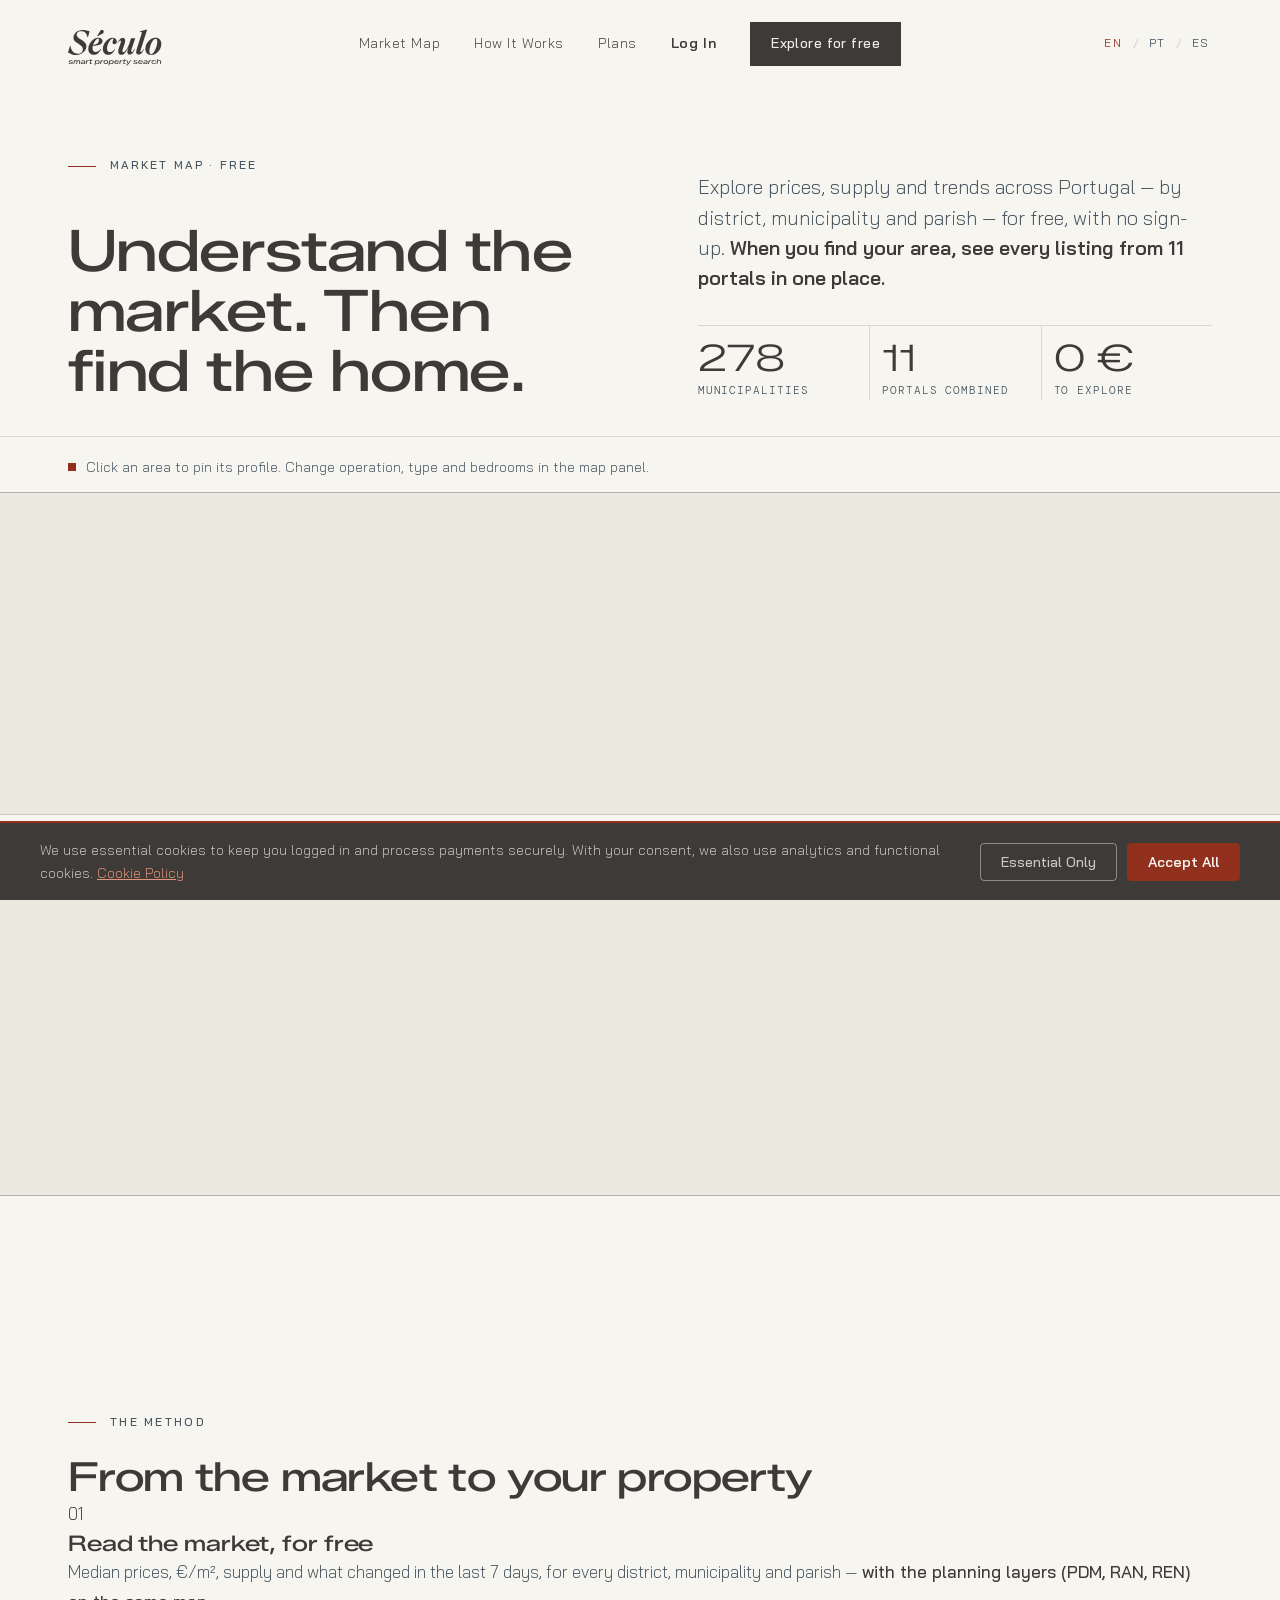
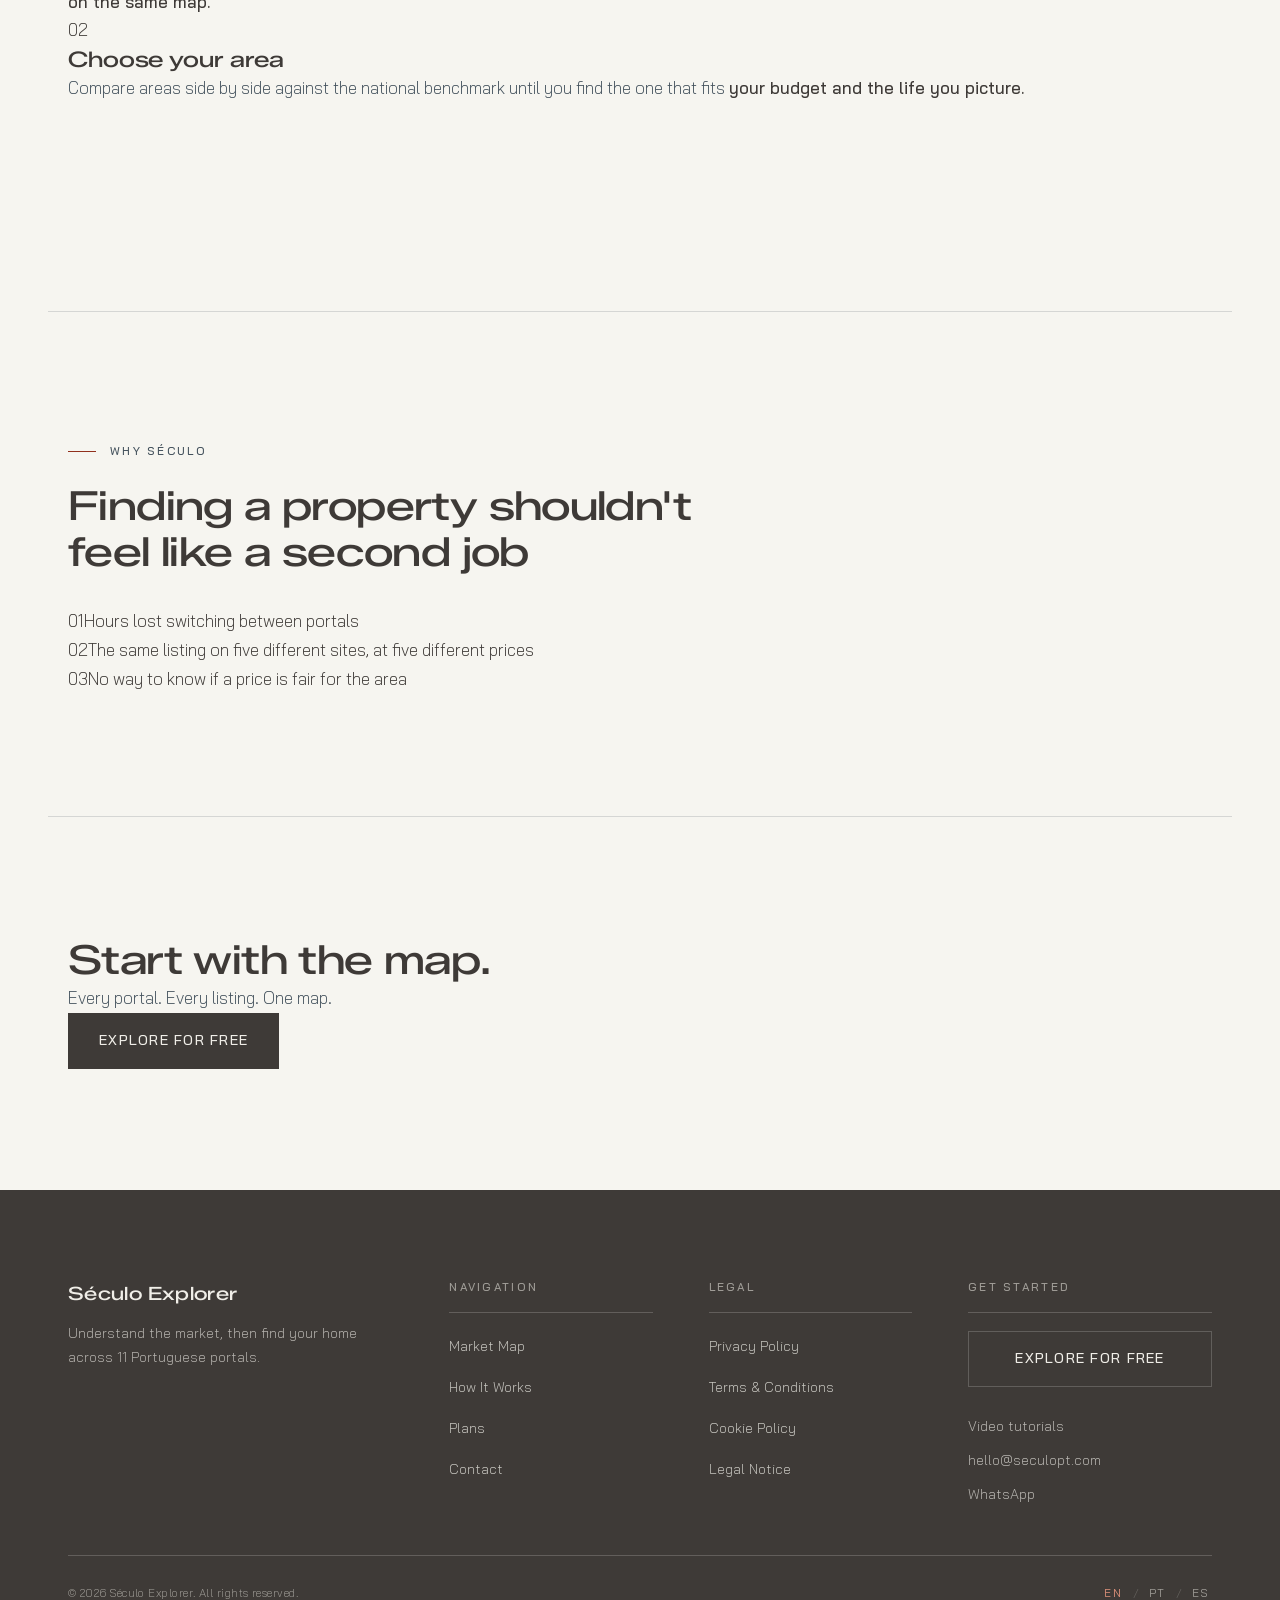
==== novo/index.html @ 16a8a078 "feat(novo): portada de prueba con Luneta dentro (paso 1, sin pago) seculopt.com/novo/ — noindex y si" ====
<!DOCTYPE html>
<html lang="en">
<head>
  <meta charset="UTF-8" />
  <meta name="viewport" content="width=device-width, initial-scale=1.0" />
  <!-- Página de PRUEBA del rediseño (20-nov-2026): Luneta dentro de Século como onboarding
       gratuito. No sustituye a la portada; no se indexa ni se enlaza desde el sitio. -->
  <meta name="robots" content="noindex, nofollow" />
  <title>Século Explorer — Market Map</title>
  <link rel="icon" href="/favicon.ico?v=2" sizes="32x32" />
  <link rel="icon" href="/favicon.svg?v=2" type="image/svg+xml" />
  <link rel="apple-touch-icon" href="/apple-touch-icon.png?v=2" />
  <script>document.documentElement.classList.add('js');</script>

  <link rel="preconnect" href="https://fonts.googleapis.com" />
  <link rel="preconnect" href="https://fonts.gstatic.com" crossorigin />
  <link href="https://fonts.googleapis.com/css2?family=Bai+Jamjuree:wght@200;300;400;500;600;700&family=Zalando+Sans+Expanded:wght@400;500;600;700&family=DM+Mono&display=swap" rel="stylesheet" />

  <link rel="stylesheet" href="/css/style.css" />
  <link rel="stylesheet" href="/css/nav.css" />
  <link rel="stylesheet" href="/css/animations.css" />
  <link rel="stylesheet" href="/novo/novo.css" />
</head>
<body>

  <!-- ══════════════ NAVIGATION ══════════════ -->
  <nav class="site-nav" id="site-nav">
    <div class="nav-inner">
      <a href="/novo/" class="nav-logo" aria-label="Século Explorer — Home">
        <img src="/assets/logo.svg" alt="Século Explorer" />
      </a>
      <ul class="nav-links">
        <li><a href="#mapa" data-en="Market Map" data-pt="Mapa do Mercado" data-es="Mapa del Mercado">Market Map</a></li>
        <li><a href="#como" data-en="How It Works" data-pt="Como Funciona" data-es="Cómo Funciona">How It Works</a></li>
        <li><a href="/products.html" data-en="Plans" data-pt="Planos" data-es="Planes">Plans</a></li>
        <li><a href="/login.html" class="nav-login" data-en="Log In" data-pt="Entrar" data-es="Entrar">Log In</a></li>
        <li><a href="#mapa" class="btn btn-primary" data-en="Explore for free" data-pt="Explorar grátis" data-es="Explorar gratis">Explore for free</a></li>
      </ul>
      <div class="lang-toggle">
        <button class="lang-btn active" data-lang="en">EN</button><span>/</span>
        <button class="lang-btn" data-lang="pt">PT</button><span>/</span>
        <button class="lang-btn" data-lang="es">ES</button>
      </div>
      <button class="nav-toggle" aria-label="Menu" aria-expanded="false"><span></span><span></span><span></span></button>
    </div>
  </nav>


  <!-- ══════════════ A — HERO (corto: el protagonista es el mapa) ══════════════ -->
  <header class="nv-hero">
    <div class="container nv-hero__grid">
      <div>
        <span class="section-label" data-en="Market Map · free" data-pt="Mapa do Mercado · grátis" data-es="Mapa del Mercado · gratis">Market Map · free</span>
        <h1 class="nv-hero__title"
          data-en="Understand the market. Then find the home."
          data-pt="Perceba o mercado. Depois, encontre a casa."
          data-es="Entiende el mercado. Después, encuentra la casa.">Understand the market. Then find the home.</h1>
      </div>
      <div class="nv-hero__side">
        <p class="nv-hero__sub"
          data-en="Explore prices, supply and trends across Portugal — by district, municipality and parish — for free, with no sign-up. <strong>When you find your area, see every listing from 11 portals in one place.</strong>"
          data-pt="Explore preços, oferta e tendências de todo o Portugal — por distrito, concelho e freguesia — grátis e sem registo. <strong>Quando encontrar a sua zona, veja todos os imóveis de 11 portais num só lugar.</strong>"
          data-es="Explora precios, oferta y tendencias de todo Portugal — por distrito, municipio y parroquia — gratis y sin registro. <strong>Cuando encuentres tu zona, ve todos los inmuebles de 11 portales en un solo lugar.</strong>">Explore prices, supply and trends across Portugal — by district, municipality and parish — for free, with no sign-up. <strong>When you find your area, see every listing from 11 portals in one place.</strong></p>
        <div class="nv-stats">
          <div><span class="nv-stats__n">278</span><span class="nv-stats__l" data-en="municipalities" data-pt="concelhos" data-es="municipios">municipalities</span></div>
          <div><span class="nv-stats__n">11</span><span class="nv-stats__l" data-en="portals combined" data-pt="portais reunidos" data-es="portales reunidos">portals combined</span></div>
          <div><span class="nv-stats__n">0 €</span><span class="nv-stats__l" data-en="to explore" data-pt="para explorar" data-es="para explorar">to explore</span></div>
        </div>
      </div>
    </div>
  </header>


  <!-- ══════════════ B — LUNETA (el mapa, dentro de Século) ══════════════ -->
  <section class="nv-mapa" id="mapa" aria-label="Market map">
    <div class="container nv-mapa__head">
      <p class="nv-mapa__hint">
        <span class="nv-dot" aria-hidden="true"></span>
        <span data-en="Click an area to pin its profile. Change operation, type and bedrooms in the map panel."
              data-pt="Clique numa zona para fixar a ficha. Mude a operação, o tipo e a tipologia no painel do mapa."
              data-es="Haz clic en una zona para fijar su ficha. Cambia operación, tipo y tipología en el panel del mapa.">Click an area to pin its profile. Change operation, type and bedrooms in the map panel.</span>
      </p>
    </div>
    <div class="nv-mapa__frame">
      <iframe id="lunetaFrame" src="https://luneta.seculopt.com/?embed=seculo" title="Luneta — Mapa do Mercado" loading="eager" allow="fullscreen"></iframe>
    </div>

    <!-- Barra de la zona elegida: el puente Luneta → Século -->
    <div class="nv-zona" id="zonaBar" aria-live="polite">
      <div class="container nv-zona__inner">
        <div class="nv-zona__txt">
          <span class="nv-zona__label" data-en="Your area" data-pt="A sua zona" data-es="Tu zona">Your area</span>
          <span class="nv-zona__nome" id="zonaNome"
                data-en="Pick an area on the map" data-pt="Escolha uma zona no mapa" data-es="Elige una zona en el mapa">Pick an area on the map</span>
          <span class="nv-zona__meta" id="zonaMeta"></span>
        </div>
        <a class="btn btn-primary nv-zona__btn is-off" id="zonaBtn" href="#mapa" aria-disabled="true"
           data-en="See listings in this area" data-pt="Ver imóveis nesta zona" data-es="Ver inmuebles en esta zona">See listings in this area</a>
      </div>
    </div>
  </section>


  <!-- ══════════════ C — COMO FUNCIONA (el recorrido nuevo) ══════════════ -->
  <section class="section steps-section" id="como">
    <div class="container">
      <div class="steps-header animate-on-scroll">
        <span class="section-label" data-en="The Method" data-pt="O Método" data-es="El Método">The Method</span>
        <h2 data-en="From the market to your property" data-pt="Do mercado ao seu imóvel" data-es="Del mercado a tu inmueble">From the market to your property</h2>
      </div>
      <ol class="steps-list">
        <li class="step-item animate-on-scroll">
          <span class="step-number">01</span>
          <div class="step-body">
            <h3 data-en="Read the market, for free" data-pt="Leia o mercado, grátis" data-es="Lee el mercado, gratis">Read the market, for free</h3>
            <p data-en="Median prices, €/m², supply and what changed in the last 7 days, for every district, municipality and parish — <strong>with the planning layers (PDM, RAN, REN) on the same map.</strong>"
               data-pt="Preços medianos, €/m², oferta e o que mudou nos últimos 7 dias, em cada distrito, concelho e freguesia — <strong>com as camadas de ordenamento (PDM, RAN, REN) no mesmo mapa.</strong>"
               data-es="Precios medianos, €/m², oferta y lo que cambió en los últimos 7 días, en cada distrito, municipio y parroquia — <strong>con las capas de ordenamiento (PDM, RAN, REN) en el mismo mapa.</strong>">Median prices, €/m², supply and what changed in the last 7 days, for every district, municipality and parish — <strong>with the planning layers (PDM, RAN, REN) on the same map.</strong></p>
          </div>
        </li>
        <li class="step-item animate-on-scroll" style="--i: 1">
          <span class="step-number">02</span>
          <div class="step-body">
            <h3 data-en="Choose your area" data-pt="Escolha a sua zona" data-es="Elige tu zona">Choose your area</h3>
            <p data-en="Compare areas side by side against the national benchmark until you find the one that fits <strong>your budget and the life you picture.</strong>"
               data-pt="Compare zonas lado a lado com a referência nacional até encontrar a que encaixa <strong>no seu orçamento e na vida que imagina.</strong>"
               data-es="Compara zonas lado a lado con la referencia nacional hasta encontrar la que encaja <strong>con tu presupuesto y la vida que imaginas.</strong>">Compare areas side by side against the national benchmark until you find the one that fits <strong>your budget and the life you picture.</strong></p>
          </div>
        </li>
        <li class="step-item animate-on-scroll" style="--i: 2">
          <span class="step-number">03</span>
          <div class="step-body">
            <h3 data-en="See every listing in that area" data-pt="Veja todos os imóveis dessa zona" data-es="Ve todos los inmuebles de esa zona">See every listing in that area</h3>
            <p data-en="One click takes you from the map to Século Explorer with your filters already set: <strong>every portal, without duplicates, scored and pinned on a map.</strong>"
               data-pt="Um clique leva-o do mapa ao Século Explorer com os filtros já definidos: <strong>todos os portais, sem duplicados, classificados e fixados num mapa.</strong>"
               data-es="Un clic te lleva del mapa a Século Explorer con los filtros ya puestos: <strong>todos los portales, sin duplicados, puntuados y marcados en un mapa.</strong>">One click takes you from the map to Século Explorer with your filters already set: <strong>every portal, without duplicates, scored and pinned on a map.</strong></p>
          </div>
        </li>
      </ol>
    </div>
  </section>


  <!-- ══════════════ D — PORQUÊ (el problema, condensado) ══════════════ -->
  <section class="section problem-section">
    <div class="container">
      <div class="nv-why animate-on-scroll">
        <span class="section-label" data-en="Why Século" data-pt="Porquê o Século" data-es="Por qué Século">Why Século</span>
        <h2 data-en="Finding a property shouldn't feel like a second job"
            data-pt="Procurar propriedade não deve ser um segundo trabalho"
            data-es="Buscar una propiedad no debería sentirse como un segundo trabajo">Finding a property shouldn't feel like a second job</h2>
        <ul class="ruled-list">
          <li><span class="ruled-list__index">01</span><span data-en="Hours lost switching between portals" data-pt="Horas perdidas a alternar entre portais" data-es="Horas perdidas cambiando entre portales">Hours lost switching between portals</span></li>
          <li><span class="ruled-list__index">02</span><span data-en="The same listing on five different sites, at five different prices" data-pt="O mesmo anúncio em cinco portais diferentes, a cinco preços diferentes" data-es="El mismo anuncio en cinco sitios diferentes, a cinco precios diferentes">The same listing on five different sites, at five different prices</span></li>
          <li><span class="ruled-list__index">03</span><span data-en="No way to know if a price is fair for the area" data-pt="Sem forma de saber se um preço é justo para a zona" data-es="Sin forma de saber si un precio es justo para la zona">No way to know if a price is fair for the area</span></li>
        </ul>
      </div>
    </div>
  </section>


  <!-- ══════════════ E — CTA FINAL ══════════════ -->
  <section class="section cta-section">
    <div class="container">
      <div class="cta-block animate-on-scroll">
        <h2 class="cta-heading" data-en="Start with the map." data-pt="Comece pelo mapa." data-es="Empieza por el mapa.">Start with the map.</h2>
        <p class="cta-sub" data-en="Every portal. Every listing. One map." data-pt="Cada portal. Cada anúncio. Um mapa." data-es="Cada portal. Cada anuncio. Un mapa.">Every portal. Every listing. One map.</p>
        <a href="#mapa" class="btn btn-primary cta-btn" data-en="Explore for free" data-pt="Explorar grátis" data-es="Explorar gratis">Explore for free</a>
      </div>
    </div>
  </section>


  <!-- ══════════════ FOOTER ══════════════ -->
  <footer class="site-footer">
    <div class="container">
      <div class="footer-grid">
        <div class="footer-brand">
          <span class="footer-logo">Século Explorer</span>
          <p class="footer-tagline" data-en="Understand the market, then find your home across 11 Portuguese portals." data-pt="Perceba o mercado e encontre a sua casa em 11 portais portugueses." data-es="Entiende el mercado y encuentra tu hogar en 11 portales portugueses.">Understand the market, then find your home across 11 Portuguese portals.</p>
        </div>
        <div>
          <p class="footer-heading" data-en="Navigation" data-pt="Navegação" data-es="Navegación">Navigation</p>
          <ul class="footer-links">
            <li><a href="#mapa" data-en="Market Map" data-pt="Mapa do Mercado" data-es="Mapa del Mercado">Market Map</a></li>
            <li><a href="#como" data-en="How It Works" data-pt="Como Funciona" data-es="Cómo Funciona">How It Works</a></li>
            <li><a href="/products.html" data-en="Plans" data-pt="Planos" data-es="Planes">Plans</a></li>
            <li><a href="/contact.html" data-en="Contact" data-pt="Contacto" data-es="Contacto">Contact</a></li>
          </ul>
        </div>
        <div>
          <p class="footer-heading" data-en="Legal" data-pt="Legal" data-es="Legal">Legal</p>
          <ul class="footer-links">
            <li><a href="/privacy-policy.html" data-en="Privacy Policy" data-pt="Política de Privacidade" data-es="Política de Privacidad">Privacy Policy</a></li>
            <li><a href="/terms.html" data-en="Terms &amp; Conditions" data-pt="Termos e Condições" data-es="Términos y Condiciones">Terms &amp; Conditions</a></li>
            <li><a href="/cookie-policy.html" data-en="Cookie Policy" data-pt="Política de Cookies" data-es="Política de Cookies">Cookie Policy</a></li>
            <li><a href="/legal-notice.html" data-en="Legal Notice" data-pt="Aviso Legal" data-es="Aviso Legal">Legal Notice</a></li>
          </ul>
        </div>
        <div class="footer-nav-col">
          <p class="footer-heading" data-en="Get Started" data-pt="Começar" data-es="Empezar">Get Started</p>
          <a href="#mapa" class="btn btn-outline" data-en="Explore for free" data-pt="Explorar grátis" data-es="Explorar gratis">Explore for free</a>
          <a href="https://www.youtube.com/@seculopt" class="footer-tutorials" target="_blank" rel="noopener" data-en="Video tutorials" data-pt="Tutoriais em vídeo" data-es="Tutoriales en vídeo">Video tutorials</a>
          <a href="mailto:hello@seculopt.com" class="footer-email">hello@seculopt.com</a>
          <a href="https://wa.me/351912102647" class="footer-whatsapp" target="_blank" rel="noopener">WhatsApp</a>
        </div>
      </div>
      <hr class="footer-divider" />
      <div class="footer-bottom">
        <span class="footer-copy" data-en="&copy; 2026 S&eacute;culo Explorer. All rights reserved." data-pt="&copy; 2026 S&eacute;culo Explorer. Todos os direitos reservados." data-es="&copy; 2026 S&eacute;culo Explorer. Todos los derechos reservados.">&copy; 2026 S&eacute;culo Explorer. All rights reserved.</span>
        <div class="footer-lang">
          <button class="lang-btn active" data-lang="en">EN</button><span>/</span>
          <button class="lang-btn" data-lang="pt">PT</button><span>/</span>
          <button class="lang-btn" data-lang="es">ES</button>
        </div>
      </div>
    </div>
  </footer>

  <script src="/js/nav.js"></script>
  <script src="/js/lang.js"></script>
  <script src="/js/cookies.js"></script>
  <script src="/novo/novo.js"></script>
</body>
</html>
---- css/style.css ----
/* ============================================================
   SÉCULO EXPLORER — Global Styles
   ------------------------------------------------------------
   Written mobile-first: every base rule is the small-screen
   case, and min-width media queries add complexity upward.
   Structure is expressed through hairline rules and space
   rather than boxes, fills and shadows.
   ============================================================ */

/* ── Google Fonts ── */
@import url('https://fonts.googleapis.com/css2?family=Bai+Jamjuree:wght@200;300;400;500;600;700&family=Zalando+Sans+Expanded:wght@400;500;600;700&family=DM+Mono&display=swap');

/* ── CSS Custom Properties ── */
:root {
  /* ── Brand palette ──
     The four canonical brand colours. Everything below maps onto these —
     change a value here and it propagates through the whole site. */
  --brand-light:      #F6F5F0;
  --brand-terracotta: #91301D;
  --brand-dark:       #3E3A37;
  --brand-grey:       #43515C;

  /* ── Surfaces ──
     There is no pure white anywhere. The page sits on one warm ground and
     sections are separated by rules and space, not by alternating fills.
     --color-raised is a barely-there shift for the rare panel that must
     detach from the page; it is deliberately only ~3% off the ground. */
  --color-bg:      var(--brand-light);
  --color-raised:  #F1EFE8;
  --color-sunken:  #EBE8E0;

  /* ── Ink ── */
  --color-primary: var(--brand-dark);
  --color-text:    var(--brand-dark);
  --color-mid:     var(--brand-grey);
  --color-accent:  var(--brand-terracotta);

  /* Grey carries the structure: rules, labels, meta, secondary type.
     Terracotta is rationed — it marks a section opening and the live
     state of a control, nothing else. */
  --rule:          rgba(67, 81, 92, 0.18);
  --rule-strong:   rgba(67, 81, 92, 0.34);
  --rule-faint:    rgba(67, 81, 92, 0.10);
  --color-divider: var(--rule);

  /* Terracotta on the dark surfaces (nav, footer) is only 1.45:1 — illegible.
     This lifted tint reaches 4.9:1 on --brand-dark, so it passes WCAG AA. */
  --color-accent-on-dark: #E2947C;
  /* Light-on-dark type: the brand light, never #FFF. */
  --color-on-dark:        #F0EEE8;
  --rule-on-dark:         rgba(240, 238, 232, 0.20);

  /* Retained so older rules referencing it stay valid — repointed off #FFF. */
  --color-white: var(--brand-light);

  /* ── Type ── */
  --font-display: 'Zalando Sans Expanded', 'Bai Jamjuree', sans-serif;
  --font-body:    'Bai Jamjuree', sans-serif;
  --font-mono:    'DM Mono', monospace;

  /* FAIRE Octave is a foundry font and is not web-licensed or self-hosted yet,
     so this currently falls back to the heading face. */
  --font-logo:    'FAIRE Octave', 'Zalando Sans Expanded', sans-serif;

  /* ── Fluid type scale ──
     clamp() means no size ever needs a breakpoint to stay readable. */
  --t-hero:   clamp(2.15rem, 1.30rem + 3.9vw, 4.30rem);
  --t-h2:     clamp(1.60rem, 1.24rem + 1.6vw, 2.55rem);
  --t-h3:     clamp(1.12rem, 1.03rem + 0.4vw, 1.38rem);
  --t-body:   clamp(0.97rem, 0.94rem + 0.16vw, 1.06rem);
  --t-lead:   clamp(1.04rem, 0.97rem + 0.36vw, 1.22rem);
  --t-small:  clamp(0.82rem, 0.80rem + 0.10vw, 0.88rem);
  --t-label:  clamp(0.66rem, 0.64rem + 0.09vw, 0.72rem);

  /* ── Space ── */
  --gutter:         clamp(20px, 5.2vw, 48px);
  --section-space:  clamp(72px, 9.5vw, 168px);
  --section-padding: var(--section-space);   /* legacy alias */
  --measure:        64ch;

  --max-width:  1240px;
  --radius:     0;          /* squared off — corners are architectural */
  --transition: 0.3s cubic-bezier(0.22, 0.61, 0.36, 1);
  --ease-out:   cubic-bezier(0.22, 0.61, 0.36, 1);
}

/* ── Reset ── */
*, *::before, *::after {
  box-sizing: border-box;
  margin: 0;
  padding: 0;
}

/* ── Prevent horizontal overflow on every page ── */
html, body {
  overflow-x: clip;
  max-width: 100%;
}

ul, ol {
  list-style: none;
}

img, svg {
  display: block;
  max-width: 100%;
}

/* ── Base ── */
html {
  scroll-behavior: smooth;
  /* Anchor jumps land below the sticky nav rather than under it. */
  scroll-padding-top: 88px;
  -webkit-text-size-adjust: 100%;
}

body {
  background: var(--color-bg);
  font-family: var(--font-body);
  font-size: var(--t-body);
  font-weight: 300;
  color: var(--color-text);
  line-height: 1.7;
  -webkit-font-smoothing: antialiased;
  -moz-osx-font-smoothing: grayscale;
}

/* ── Typography ── */
h1, h2, h3, h4, h5, h6 {
  font-family: var(--font-display);
  font-weight: 500;
  color: var(--color-primary);
  line-height: 1.14;
  letter-spacing: -0.015em;
  text-wrap: balance;
}

h1 { font-size: var(--t-hero); line-height: 1.06; }
h2 { font-size: var(--t-h2); }
h3 { font-size: var(--t-h3); line-height: 1.3; letter-spacing: -0.005em; }
h4 { font-size: 1.05rem; }

p {
  color: var(--color-mid);
  line-height: 1.75;
  text-wrap: pretty;
}

/* Bold inside body copy shifts to ink rather than shouting in weight. */
p strong, li strong {
  font-weight: 500;
  color: var(--color-primary);
}

p i, li i { font-style: italic; }

/* ── Links ── */
a {
  color: inherit;
  text-decoration: none;
}

/* ── Layout ── */
.container {
  width: 100%;
  max-width: var(--max-width);
  margin: 0 auto;
  padding: 0 var(--gutter);
}

/* Sections are separated by a hairline, not by a change of background.
   This is the core architectural move — it reads as drawn structure. */
.section {
  padding: var(--section-space) 0;
  position: relative;
}

.section + .section::before {
  content: '';
  position: absolute;
  top: 0;
  left: var(--gutter);
  right: var(--gutter);
  height: 1px;
  background: var(--rule);
}

/* Full-bleed variant — the rule runs edge to edge of the viewport. */
.section--bleed-rule::before {
  left: 0;
  right: 0;
}

/* Constrained reading measure for long-form copy. */
.measure { max-width: var(--measure); }

/* ── Eyebrow / section label ──
   Grey, not terracotta. A short terracotta rule does the accenting,
   which keeps the colour rationed and reads as a drawn mark. */
.section-label,
.eyebrow {
  /* inline-flex, not flex, so the label inherits the parent's text-align.
     Several pages centre their section headers and would otherwise get a
     left-aligned label inside a centred block. */
  display: inline-flex;
  align-items: center;
  gap: 14px;
  font-family: var(--font-body);
  font-size: var(--t-label);
  font-weight: 500;
  letter-spacing: 0.2em;
  text-transform: uppercase;
  color: var(--color-mid);
  margin-bottom: 22px;
}

.section-label::before,
.eyebrow::before {
  content: '';
  width: 28px;
  height: 1px;
  background: var(--color-accent);
  flex-shrink: 0;
}

/* Centred variants get the rule on both sides. */
.section-label--center,
.eyebrow--center {
  justify-content: center;
}

.section-label--center::after,
.eyebrow--center::after {
  content: '';
  width: 28px;
  height: 1px;
  background: var(--color-accent);
  flex-shrink: 0;
}

/* ── Rules ──
   Reusable architectural lines. */
.rule {
  border: none;
  border-top: 1px solid var(--rule);
  margin: 0;
}

.rule--faint { border-top-color: var(--rule-faint); }
.rule--accent {
  border-top: 1px solid var(--color-accent);
  width: 48px;
}

.divider {
  border: none;
  border-top: 1px solid var(--rule);
  margin: clamp(48px, 7vw, 96px) 0;
}

/* ── Buttons ──
   Squared, hairline-bordered, no shadow. The fill slides in from the
   bottom on hover rather than snapping, which suits the slower pace. */
.btn {
  display: inline-flex;
  align-items: center;
  justify-content: center;
  gap: 10px;
  position: relative;
  overflow: hidden;
  padding: 15px 30px;
  border-radius: var(--radius);
  font-family: var(--font-body);
  font-weight: 500;
  font-size: var(--t-small);
  letter-spacing: 0.09em;
  text-transform: uppercase;
  cursor: pointer;
  border: 1px solid transparent;
  transition: color var(--transition), border-color var(--transition);
  text-decoration: none;
  max-width: 100%;
  /* Shared minimum width. Buttons are sized by this rather than by their
     label, so two sitting next to each other always match no matter how
     long their text is. The nav and .btn-sm opt out. */
  min-width: 200px;
  /* Comfortable tap target on touch screens. */
  min-height: 48px;
  text-align: center;
  /* Own stacking context, so the fill below can sit at z-index -1 without
     escaping behind the page. A negative-index pseudo-element paints above
     the button's own background but below its text — no wrapper span needed. */
  isolation: isolate;
}

.btn::after {
  content: '';
  position: absolute;
  inset: 0;
  z-index: -1;
  background: var(--color-accent);
  transform: scaleY(0);
  transform-origin: bottom;
  transition: transform var(--transition);
}

.btn:hover::after,
.btn:focus-visible::after { transform: scaleY(1); }

.btn-primary {
  background: var(--color-primary);
  border-color: var(--color-primary);
  color: var(--color-on-dark);
}

.btn-primary:hover,
.btn-primary:focus-visible {
  border-color: var(--color-accent);
  /* Light, not dark — dark ink on terracotta is 1.45:1 and unreadable. */
  color: var(--brand-light);
}

.btn-outline {
  background: transparent;
  border-color: var(--rule-strong);
  color: var(--color-primary);
}

.btn-outline:hover,
.btn-outline:focus-visible {
  border-color: var(--color-accent);
  color: var(--brand-light);
}

/* Compact variant for dense placements (the legal-page nav bars). Opts out
   of the shared minimum, since it is never sat beside a full-size button. */
.btn-sm {
  min-width: 0;
  padding: 10px 20px;
  min-height: 40px;
  font-size: var(--t-label);
}

/* ── Button groups ──
   Any run of buttons. Stacked and full width on a phone; in a row and
   matched in width from 600px up. Use this anywhere two buttons sit
   together so they can never render at different sizes. */
.btn-group {
  display: flex;
  flex-direction: column;
  gap: 12px;
}

.btn-group > .btn {
  width: 100%;
}

@media (min-width: 600px) {
  .btn-group {
    flex-direction: row;
    flex-wrap: wrap;
    gap: 16px;
  }

  .btn-group > .btn {
    width: auto;
  }
}

/* ── Focus visibility ── */
:focus-visible {
  outline: 2px solid var(--color-accent);
  outline-offset: 3px;
}

/* ── Media slots ──
   Reserved space for photography that has not landed yet. Each slot keeps
   its aspect ratio so dropping an image in later causes no reflow, and
   shows a quiet placeholder in the meantime. Add a background-image (or an
   <img>) and the placeholder styling disappears behind it. */
.media {
  position: relative;
  width: 100%;
  overflow: hidden;
  background: var(--color-sunken);
  background-size: cover;
  background-position: center;
}

.media--wide    { aspect-ratio: 16 / 9; }
.media--classic { aspect-ratio: 4 / 3; }
.media--tall    { aspect-ratio: 3 / 4; }
.media--square  { aspect-ratio: 1 / 1; }

.media img {
  width: 100%;
  height: 100%;
  object-fit: cover;
}

/* Placeholder cross-hairs — reads as an architectural drawing, and makes
   an unfilled slot obvious during design without looking broken. */
.media:empty::before,
.media:empty::after {
  content: '';
  position: absolute;
  background: var(--rule);
}

.media:empty::before {
  left: 0; right: 0; top: 50%; height: 1px;
}

.media:empty::after {
  top: 0; bottom: 0; left: 50%; width: 1px;
}

.media-caption {
  margin-top: 12px;
  font-size: var(--t-label);
  letter-spacing: 0.16em;
  text-transform: uppercase;
  color: var(--color-mid);
}

/* ── Footer ──
   Sits on --brand-dark. Every light value here is --color-on-dark or a
   tint of it; the old rgba(255,255,255,x) values were both pure white and
   too dim against this lighter ground. */
.site-footer {
  background: var(--color-primary);
  color: var(--color-on-dark);
  padding: clamp(56px, 7vw, 88px) 0 32px;
}

.footer-grid {
  display: grid;
  grid-template-columns: 1fr;
  gap: 40px;
  margin-bottom: 48px;
}

.footer-brand .footer-logo {
  font-family: var(--font-logo);
  font-size: 1.15rem;
  color: var(--color-on-dark);
  font-weight: 500;
  letter-spacing: 0.02em;
  margin-bottom: 12px;
  display: block;
}

.footer-tagline {
  font-size: var(--t-small);
  color: rgba(240, 238, 232, 0.68);
  line-height: 1.7;
  max-width: 34ch;
}

.footer-heading {
  font-family: var(--font-body);
  font-size: var(--t-label);
  font-weight: 500;
  letter-spacing: 0.2em;
  text-transform: uppercase;
  color: rgba(240, 238, 232, 0.55);
  padding-bottom: 14px;
  margin-bottom: 18px;
  border-bottom: 1px solid var(--rule-on-dark);
}

.footer-links {
  display: flex;
  flex-direction: column;
  gap: 12px;
}

.footer-links a {
  font-size: var(--t-small);
  color: rgba(240, 238, 232, 0.78);
  transition: color var(--transition);
}

.footer-links a:hover,
.footer-links a:focus-visible {
  color: var(--color-accent-on-dark);
}

.footer-nav-col .btn-outline {
  color: var(--color-on-dark);
  border-color: var(--rule-on-dark);
  margin-bottom: 18px;
  white-space: normal;
  width: 100%;
}

.footer-nav-col .btn-outline:hover,
.footer-nav-col .btn-outline:focus-visible {
  color: var(--brand-light);
  border-color: var(--color-accent);
}

.footer-email,
.footer-whatsapp,
.footer-tutorials {
  font-size: var(--t-small);
  color: rgba(240, 238, 232, 0.7);
  display: block;
  margin-top: 10px;
  transition: color var(--transition);
}

.footer-email:hover,
.footer-email:focus-visible,
.footer-whatsapp:hover,
.footer-whatsapp:focus-visible,
.footer-tutorials:hover,
.footer-tutorials:focus-visible {
  color: var(--color-accent-on-dark);
}

.footer-divider {
  border: none;
  border-top: 1px solid var(--rule-on-dark);
  margin-bottom: 28px;
}

.footer-bottom {
  display: flex;
  flex-direction: column;
  align-items: flex-start;
  gap: 16px;
}

.footer-copy {
  font-size: var(--t-label);
  letter-spacing: 0.04em;
  color: rgba(240, 238, 232, 0.55);
}

/* Footer lang toggle */
.footer-lang {
  display: flex;
  align-items: center;
  gap: 8px;
}

.footer-lang .lang-btn {
  background: none;
  border: none;
  color: rgba(240, 238, 232, 0.55);
  font-family: var(--font-body);
  font-size: var(--t-label);
  cursor: pointer;
  letter-spacing: 0.14em;
  padding: 4px 2px;
  transition: color var(--transition);
}

.footer-lang .lang-btn.active,
.footer-lang .lang-btn:hover {
  color: var(--color-accent-on-dark);
}

.footer-lang span {
  color: rgba(240, 238, 232, 0.25);
  font-size: var(--t-label);
}

/* ============================================================
   RESPONSIVE — mobile-first, so these only ADD structure
   ============================================================ */

/* ── Small tablets and up ── */
@media (min-width: 600px) {
  .footer-grid {
    grid-template-columns: 1fr 1fr;
    gap: 40px 32px;
  }

  .footer-brand { grid-column: 1 / -1; }

  .footer-bottom {
    flex-direction: row;
    justify-content: space-between;
    align-items: center;
  }
}

/* ── Desktop ── */
@media (min-width: 940px) {
  html { scroll-padding-top: 104px; }

  .footer-grid {
    grid-template-columns: 1.6fr 1fr 1fr 1.2fr;
    gap: 56px;
  }

  .footer-brand { grid-column: auto; }
}

/* ── Reduced motion ── */
@media (prefers-reduced-motion: reduce) {
  html { scroll-behavior: auto; }

  .btn::after { transition: none; }
}
---- css/nav.css ----
/* ============================================================
   SÉCULO EXPLORER — Navigation
   ------------------------------------------------------------
   Mobile-first. The bar is transparent over the top of the page
   and resolves into a light surface with a hairline underneath
   once you scroll — so the nav reads as a drawn line rather than
   a block of colour.
   ============================================================ */

.site-nav {
  position: sticky;
  top: 0;
  z-index: 100;
  background: transparent;
  border-bottom: 1px solid transparent;
  transition: background var(--transition),
              border-color var(--transition),
              backdrop-filter var(--transition);
}

.site-nav.scrolled {
  background: rgba(246, 245, 240, 0.88);
  backdrop-filter: blur(14px);
  -webkit-backdrop-filter: blur(14px);
  border-bottom-color: var(--rule);
}

.nav-inner {
  display: flex;
  align-items: center;
  justify-content: space-between;
  gap: 16px;
  height: 72px;
  max-width: var(--max-width);
  margin: 0 auto;
  padding: 0 var(--gutter);
  position: relative;
}

/* ── Logo ── */
.nav-logo {
  display: flex;
  align-items: center;
  text-decoration: none;
  flex-shrink: 0;
  /* Sits above the mobile panel so it stays visible while the menu is open. */
  position: relative;
  z-index: 2;
}

/* v2 logo is a 192x87 lockup (wordmark + tagline) where the old one was a
   737x240 wordmark. At the previous 36px the tagline rendered ~4px tall and
   was unreadable, so the height is raised to fit the taller artwork. */
.nav-logo img {
  height: 38px;
  width: auto;
  transition: height var(--transition);
}

.nav-logo-text {
  font-family: var(--font-logo);
  font-size: 1.1rem;
  font-weight: 500;
  color: var(--color-primary);
  letter-spacing: 0.02em;
}

.nav-logo-text span {
  color: var(--color-accent);
}

/* ── Nav Links ── */
.nav-links {
  /* Mobile: a full-width panel that drops below the bar. */
  display: none;
  position: absolute;
  top: 100%;
  left: 0;
  width: 100%;
  flex-direction: column;
  align-items: stretch;
  gap: 0;
  background: var(--color-bg);
  border-top: 1px solid var(--rule);
  border-bottom: 1px solid var(--rule);
  padding: 8px var(--gutter) 24px;
  list-style: none;
  max-height: calc(100vh - 72px);
  overflow-y: auto;
}

.site-nav.is-open .nav-links {
  display: flex;
}

.nav-links li {
  border-bottom: 1px solid var(--rule-faint);
}

.nav-links li:last-child {
  border-bottom: none;
  padding-top: 20px;
}

/* Scoped to :not(.btn) deliberately. This selector is more specific than
   .btn-primary, so without the exclusion it repainted the menu's button in
   the ink colour — dark text on a dark fill, invisible — and its display and
   padding overrode the button's own layout. */
.nav-links a:not(.btn) {
  display: block;
  color: var(--color-primary);
  font-size: 1rem;
  font-family: var(--font-body);
  font-weight: 300;
  letter-spacing: 0.02em;
  text-decoration: none;
  transition: color var(--transition);
  padding: 16px 0;
}

/* Log In is the one menu item that carries weight. */
.nav-links a.nav-login {
  font-weight: 600;
}

.nav-links a:not(.btn):hover,
.nav-links a:not(.btn):focus-visible {
  color: var(--color-accent);
}

/* The button in the bar is a quieter thing than a button on the page: set in
   the same size and case as the links beside it rather than shouting in caps
   at full button scale. */
.nav-links .btn {
  width: 100%;
  font-size: var(--t-small);
  font-weight: 500;
  text-transform: none;
  letter-spacing: 0.03em;
}

/* ── Language Toggle ── */
.lang-toggle {
  display: flex;
  align-items: center;
  gap: 8px;
  margin-left: auto;
  margin-right: 4px;
}

.lang-btn {
  background: none;
  border: none;
  color: var(--color-mid);
  font-family: var(--font-body);
  font-size: var(--t-label);
  cursor: pointer;
  letter-spacing: 0.14em;
  padding: 6px 2px;
  transition: color var(--transition);
  line-height: 1;
}

.lang-btn.active,
.lang-btn:hover {
  color: var(--color-accent);
}

.lang-toggle span {
  color: var(--rule-strong);
  font-size: var(--t-label);
  user-select: none;
}

/* ── Hamburger ──
   Two rules that cross into an X. Squared ends, no radius. */
.nav-toggle {
  display: flex;
  flex-direction: column;
  justify-content: center;
  gap: 6px;
  background: none;
  border: none;
  cursor: pointer;
  padding: 12px 4px;
  margin-right: -4px;
  flex-shrink: 0;
}

.nav-toggle span {
  display: block;
  width: 24px;
  height: 1px;
  background: var(--color-primary);
  transition: transform var(--transition), opacity var(--transition);
  transform-origin: center;
}

.site-nav.is-open .nav-toggle span:nth-child(1) {
  transform: translateY(7px) rotate(45deg);
}

.site-nav.is-open .nav-toggle span:nth-child(2) {
  opacity: 0;
}

.site-nav.is-open .nav-toggle span:nth-child(3) {
  transform: translateY(-7px) rotate(-45deg);
}

/* An open menu gets the resolved surface even at the top of the page. */
.site-nav.is-open {
  background: var(--color-bg);
  border-bottom-color: var(--rule);
}

/* ============================================================
   RESPONSIVE — mobile-first, so these only ADD structure
   ============================================================ */

@media (min-width: 940px) {
  .nav-inner {
    height: 88px;
  }

  .nav-logo img {
    height: 44px;
  }

  .nav-toggle {
    display: none;
  }

  .nav-links {
    display: flex;
    position: static;
    width: auto;
    flex-direction: row;
    align-items: center;
    gap: 34px;
    background: transparent;
    border: none;
    padding: 0;
    max-height: none;
    overflow: visible;
  }

  .nav-links li {
    border-bottom: none;
  }

  .nav-links li:last-child {
    padding-top: 0;
  }

  .nav-links a:not(.btn) {
    padding: 4px 0;
    font-size: var(--t-small);
    letter-spacing: 0.04em;
  }

  /* Underline draws in from the left rather than appearing all at once. */
  .nav-links a:not(.btn) {
    position: relative;
  }

  .nav-links a:not(.btn)::after {
    content: '';
    position: absolute;
    left: 0;
    bottom: 0;
    width: 100%;
    height: 1px;
    background: var(--color-accent);
    transform: scaleX(0);
    transform-origin: left;
    transition: transform var(--transition);
  }

  .nav-links a:not(.btn):hover::after,
  .nav-links a:not(.btn):focus-visible::after {
    transform: scaleX(1);
  }

  /* The nav button is the one exception to the shared minimum width — a
     200px button in the bar would crowd the links. Sized off the 88px bar
     so it sits inside it rather than filling it. */
  .nav-links .btn {
    width: auto;
    min-width: 0;
    padding: 9px 20px;
    min-height: 36px;
  }

  .lang-toggle {
    margin-left: 8px;
    margin-right: 0;
  }
}

@media (prefers-reduced-motion: reduce) {
  .site-nav,
  .nav-logo img,
  .nav-toggle span,
  .nav-links a:not(.btn)::after {
    transition: none;
  }
}
---- css/animations.css ----
/* ============================================================
   SÉCULO EXPLORER — Animations & Micro-interactions
   ------------------------------------------------------------
   Motion here is slow and small. Nothing bounces, nothing lifts
   off the page. Reveals travel a short distance over a long
   duration, which is what makes movement read as considered
   rather than eager.
   ============================================================ */

/* ── Keyframes ── */
@keyframes riseIn {
  from { opacity: 0; transform: translateY(22px); }
  to   { opacity: 1; transform: translateY(0); }
}

@keyframes fadeIn {
  from { opacity: 0; }
  to   { opacity: 1; }
}

/* Rules draw themselves in from the left rather than fading. */
@keyframes drawLine {
  from { transform: scaleX(0); }
  to   { transform: scaleX(1); }
}

@keyframes introLift {
  from { transform: translateY(0); }
  to   { transform: translateY(-100%); }
}

/* ── Scroll-triggered reveals ──
   .animate-on-scroll starts hidden; js/nav.js adds .in-view via
   IntersectionObserver. The <html> element carries .js so that a
   failed or blocked script never leaves content permanently invisible. */
.js .animate-on-scroll {
  opacity: 0;
  will-change: transform, opacity;
}

.js .animate-on-scroll.in-view {
  animation: riseIn 0.9s var(--ease-out) forwards;
}

/* Stagger siblings. --i is set inline where a custom order is wanted. */
.js .animate-on-scroll.in-view { animation-delay: calc(var(--i, 0) * 90ms); }

/* ── Section rules draw in ── */
.js .rule-draw {
  transform: scaleX(0);
  transform-origin: left;
}

.js .rule-draw.in-view {
  animation: drawLine 1.1s var(--ease-out) forwards;
}

/* ── Intro curtain ──
   A single panel in the brand light, holding the logo, which lifts away
   once the logo has settled.

   The lift is a pure CSS animation on purpose. js/intro.js only ever makes
   it *finish sooner* (repeat visit, reduced motion) — it is never required
   to remove the curtain. A failed or blocked script therefore cannot leave
   the page covered. It is hidden outright without JS, since the reveal
   animations it hides are themselves JS-gated. */
/* Single dial for the whole intro sequence. 1 = the original pace; 1.35 runs
   it 35% slower. Every duration and delay in the sequence is multiplied by
   it — including the hero's start offset, which has to stay behind the
   curtain — and js/intro.js reads this same value, so nothing can drift out
   of step. Raise it to slow the intro further, lower it to speed it up.
   Lives on :root because .hero-content is not a descendant of .intro. */
:root {
  --intro-speed: 1.35;
}

.intro { display: none; }

/* Decided in the document head, so a repeat visitor never sees it flash. */
.js.intro-skip .intro { display: none; }

.js .intro {
  position: fixed;
  inset: 0;
  z-index: 9999;
  background: var(--brand-light);
  display: flex;
  flex-direction: column;
  align-items: center;
  justify-content: center;
  gap: 22px;
  padding: var(--gutter);
  animation: introLift
             calc(0.9s * var(--intro-speed))
             var(--ease-out)
             calc(1.75s * var(--intro-speed))
             forwards;
}

.intro__logo {
  width: min(230px, 56vw);
  height: auto;
  opacity: 0;
  animation: riseIn
             calc(1s * var(--intro-speed))
             var(--ease-out)
             calc(0.15s * var(--intro-speed))
             forwards;
}

.intro__rule {
  width: min(230px, 56vw);
  height: 1px;
  background: var(--color-accent);
  transform: scaleX(0);
  transform-origin: center;
  animation: drawLine
             calc(0.9s * var(--intro-speed))
             var(--ease-out)
             calc(0.65s * var(--intro-speed))
             forwards;
}

/* While the curtain is up the page must not scroll behind it. */
body.intro-active {
  overflow: hidden;
}

/* ── Hero entrance ──
   Staggered rise, offset past the curtain so the two do not overlap. On a
   page with no curtain — every page but the home page — and on repeat
   visits, js/intro.js sets .intro-skip and the offset drops to zero. */
.js .hero-content > * {
  opacity: 0;
  animation: riseIn 1s var(--ease-out) forwards;
  animation-delay: calc(2.05s * var(--intro-speed) + var(--d, 0s));
}

.js.intro-skip .hero-content > * {
  animation-delay: var(--d, 0s);
}

.js .hero-content > *:nth-child(1) { --d: 0.00s; }
.js .hero-content > *:nth-child(2) { --d: 0.10s; }
.js .hero-content > *:nth-child(3) { --d: 0.20s; }
.js .hero-content > *:nth-child(4) { --d: 0.30s; }
.js .hero-content > *:nth-child(5) { --d: 0.40s; }
.js .hero-content > *:nth-child(6) { --d: 0.50s; }

/* ── Quiet hover states ──
   No lift, no shadow. A rule brightens or a hairline draws. */
.step-item,
.use-case-card {
  transition: border-color var(--transition);
}

.step-item:hover,
.use-case-card:hover {
  border-color: var(--rule-strong);
}

/* Media slots warm very slightly on hover so they feel live once filled. */
.media {
  transition: filter var(--transition);
}

a:hover > .media,
.media:hover {
  filter: brightness(1.03);
}

/* ── Reduced motion ──
   Everything resolves instantly to its final state. No curtain, no
   travel, no draw. */
@media (prefers-reduced-motion: reduce) {
  .js .animate-on-scroll,
  .js .animate-on-scroll.in-view,
  .js .hero-content > *,
  .js.intro-skip .hero-content > * {
    opacity: 1;
    transform: none;
    animation: none;
  }

  .js .rule-draw,
  .js .rule-draw.in-view {
    transform: scaleX(1);
    animation: none;
  }

  .intro,
  .js .intro { display: none; }
  body.intro-active { overflow: auto; }

  .step-item,
  .use-case-card,
  .media {
    transition: none;
  }
}
---- novo/novo.css ----
/* ============================================================
   SÉCULO — portada de PRUEBA con Luneta dentro (20-nov-2026)
   Solo para /novo/. Usa los tokens de css/style.css; no redefine nada global.
   Mismo espíritu: fondo cálido, esquinas a 0, líneas finas en vez de cajas,
   terracota racionada (marca la zona elegida y el control vivo).
   ============================================================ */

/* ── A · Hero corto ── */
.nv-hero {
  padding: clamp(28px, 4.5vw, 64px) 0 clamp(20px, 3vw, 36px);
  border-bottom: 1px solid var(--rule);
}
/* El protagonista es el mapa: el título va en dos líneas y más contenido que en la portada actual */
.nv-hero .nv-hero__title { font-size: clamp(2rem, 1.2rem + 3vw, 3.6rem); max-width: 17ch; }
.nv-hero__grid {
  display: grid;
  gap: clamp(20px, 3vw, 40px);
}
.nv-hero__title {
  font-family: var(--font-display);
  font-size: var(--t-hero);
  font-weight: 500;
  line-height: 1.04;
  letter-spacing: -0.01em;
  margin: 0.4em 0 0;
  max-width: 14ch;
  color: var(--color-text);
}
.nv-hero__sub {
  font-size: var(--t-lead);
  line-height: 1.55;
  color: var(--color-mid);
  max-width: var(--measure);
  margin: 0;
}
.nv-hero__sub strong { color: var(--color-text); font-weight: 600; }

.nv-stats {
  display: grid;
  grid-template-columns: repeat(3, minmax(0, 1fr));
  margin-top: clamp(20px, 3vw, 32px);
  border-top: 1px solid var(--rule);
}
.nv-stats > div {
  padding: 14px 12px 0 0;
  display: flex;
  flex-direction: column;
  gap: 4px;
}
.nv-stats > div + div { padding-left: 12px; border-left: 1px solid var(--rule); }
.nv-stats__n {
  font-family: var(--font-display);
  font-size: clamp(1.5rem, 1.1rem + 1.6vw, 2.3rem);
  line-height: 1;
  color: var(--color-text);
}
.nv-stats__l {
  font-family: var(--font-mono);
  font-size: var(--t-label);
  text-transform: uppercase;
  letter-spacing: 0.08em;
  color: var(--color-mid);
}

@media (min-width: 900px) {
  .nv-hero__grid { grid-template-columns: 1.15fr 1fr; align-items: end; }
}

/* ── B · El mapa ── */
.nv-mapa { position: relative; }
.nv-mapa__head { padding-top: 18px; padding-bottom: 12px; }
.nv-mapa__hint {
  margin: 0;
  display: flex;
  gap: 10px;
  align-items: baseline;
  font-size: var(--t-small);
  color: var(--color-mid);
}
.nv-dot {
  flex: none;
  width: 8px; height: 8px;
  background: var(--color-accent);
  transform: translateY(-1px);
}
.nv-mapa__frame {
  border-top: 1px solid var(--rule-strong);
  border-bottom: 1px solid var(--rule-strong);
  background: var(--color-sunken);
}
.nv-mapa__frame iframe {
  display: block;
  width: 100%;
  height: clamp(520px, 78vh, 920px);
  border: 0;
}

/* Barra de la zona elegida: queda pegada abajo mientras el mapa está en pantalla */
.nv-zona {
  position: sticky;
  bottom: 0;
  z-index: 20;
  background: var(--color-bg);
  border-bottom: 1px solid var(--rule-strong);
  box-shadow: 0 -1px 0 var(--rule);
}
.nv-zona__inner {
  display: flex;
  flex-wrap: wrap;
  align-items: center;
  justify-content: space-between;
  gap: 12px 24px;
  padding-top: 14px;
  padding-bottom: 14px;
}
.nv-zona__txt { display: flex; flex-wrap: wrap; align-items: baseline; gap: 4px 14px; min-width: 0; }
.nv-zona__label {
  font-family: var(--font-mono);
  font-size: var(--t-label);
  text-transform: uppercase;
  letter-spacing: 0.08em;
  color: var(--color-mid);
}
.nv-zona__nome {
  font-family: var(--font-display);
  font-size: clamp(1.05rem, 0.95rem + 0.5vw, 1.35rem);
  color: var(--color-text);
}
.nv-zona.is-set .nv-zona__nome { color: var(--color-accent); }
.nv-zona__meta { font-size: var(--t-small); color: var(--color-mid); }
.nv-zona__btn { white-space: nowrap; }
.nv-zona__btn.is-off { opacity: 0.38; pointer-events: none; }
@media (max-width: 599px) {
  .nv-zona__btn { width: 100%; }
}

/* ── D · Porquê ── */
.nv-why { max-width: 820px; }
.nv-why h2 { margin-bottom: 0.8em; }
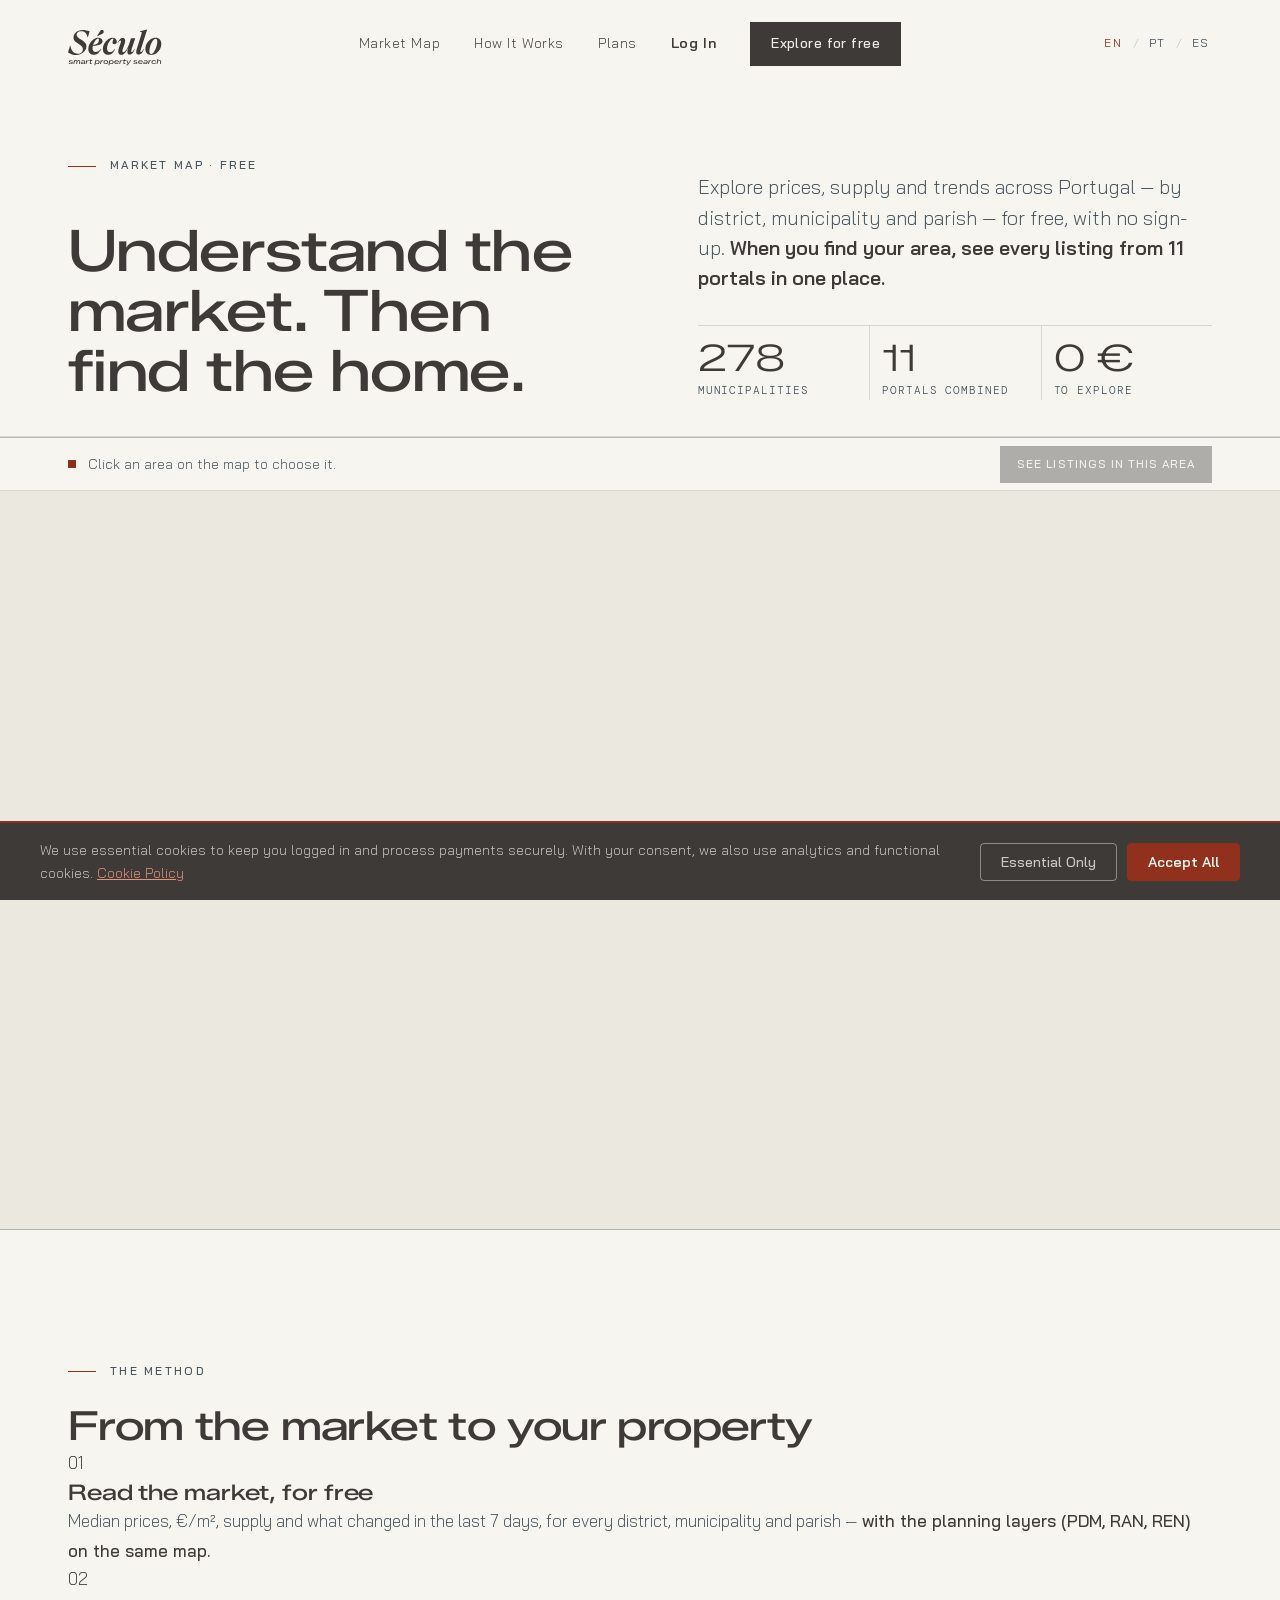
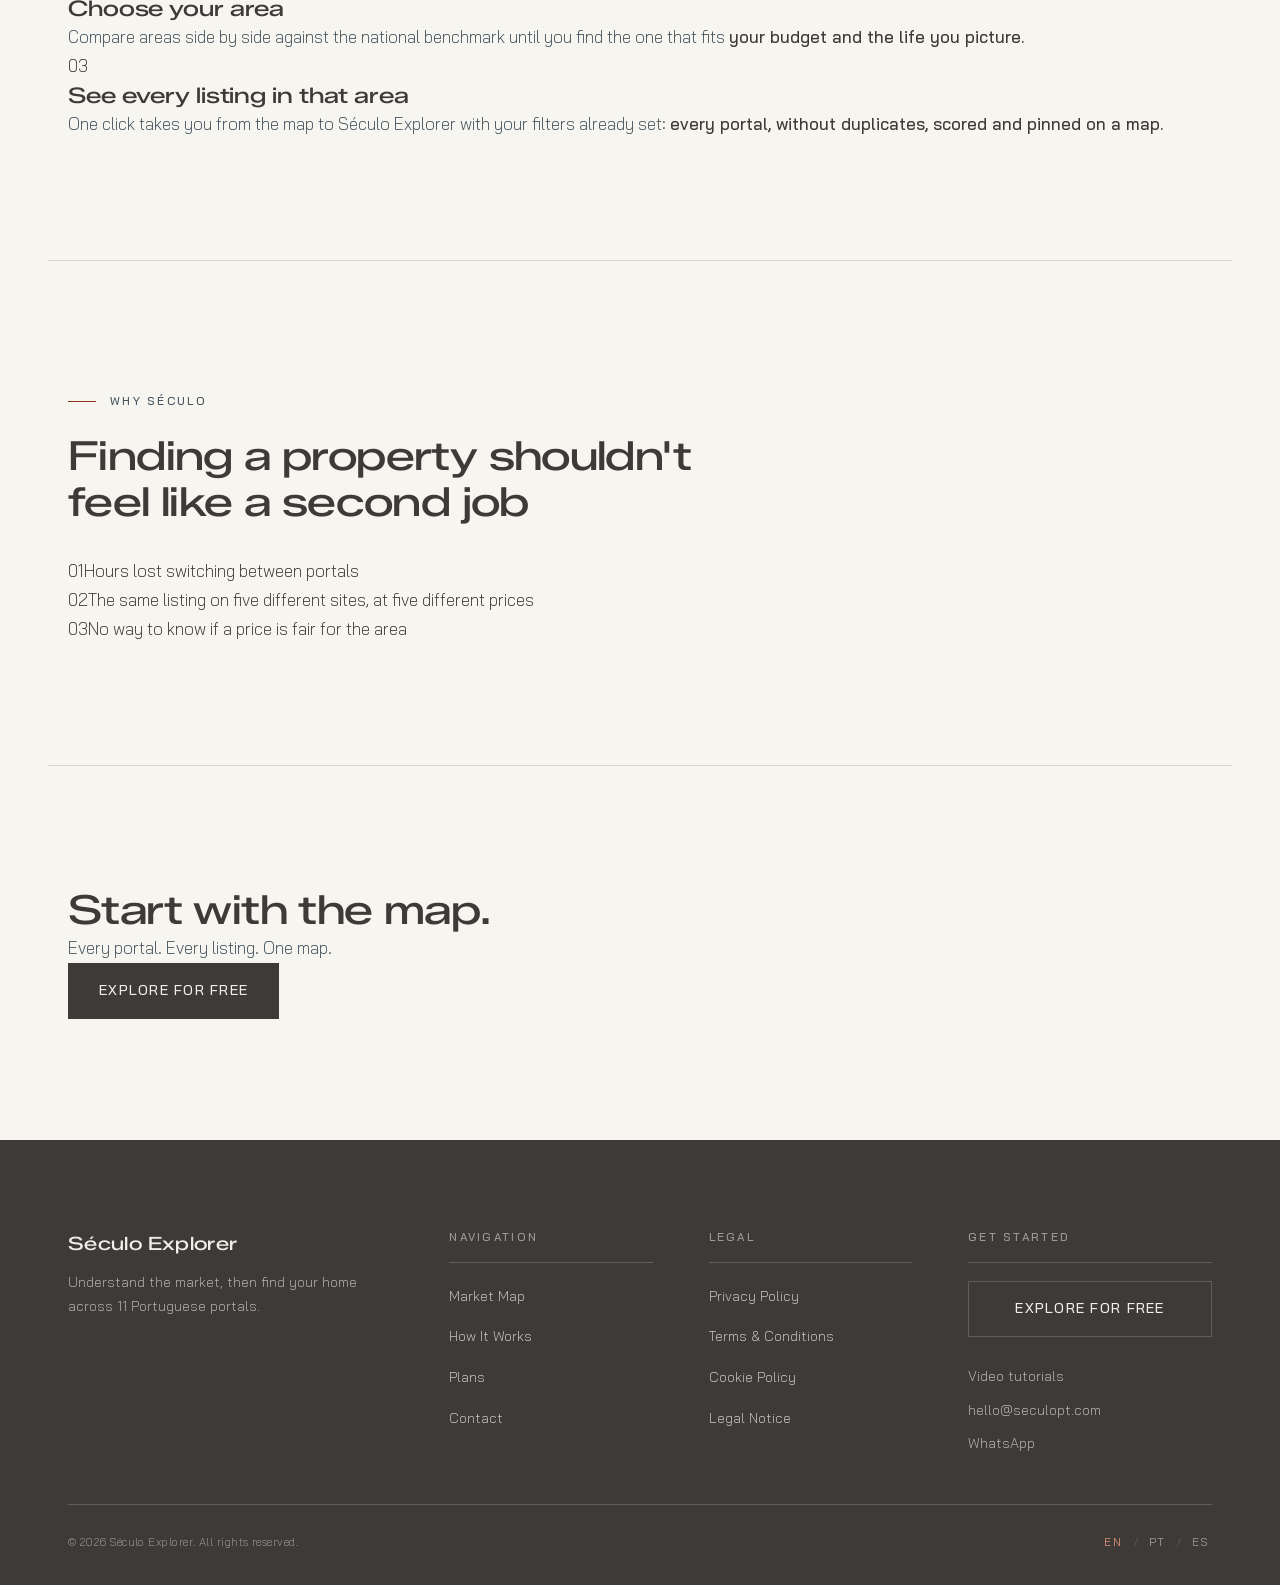
==== commit 1482eabf: "feat(novo/Tarik): barra de zona delgada encima del mapa (antes banner grande abajo) Una sola línea: " ====
--- a/novo/index.html
+++ b/novo/index.html
@@ -73,30 +73,22 @@
 
   <!-- ══════════════ B — LUNETA (el mapa, dentro de Século) ══════════════ -->
   <section class="nv-mapa" id="mapa" aria-label="Market map">
-    <div class="container nv-mapa__head">
-      <p class="nv-mapa__hint">
-        <span class="nv-dot" aria-hidden="true"></span>
-        <span data-en="Click an area to pin its profile. Change operation, type and bedrooms in the map panel."
-              data-pt="Clique numa zona para fixar a ficha. Mude a operação, o tipo e a tipologia no painel do mapa."
-              data-es="Haz clic en una zona para fijar su ficha. Cambia operación, tipo y tipología en el panel del mapa.">Click an area to pin its profile. Change operation, type and bedrooms in the map panel.</span>
-      </p>
+    <!-- Barra delgada ENCIMA del mapa (21-nov-2026): sin zona = pista; con zona = nombre + botón -->
+    <div class="nv-zona" id="zonaBar" aria-live="polite">
+      <div class="container nv-zona__inner">
+        <p class="nv-zona__txt">
+          <span class="nv-dot" aria-hidden="true"></span>
+          <span class="nv-zona__hint"
+                data-en="Click an area on the map to choose it." data-pt="Clique numa zona do mapa para a escolher." data-es="Haz clic en una zona del mapa para elegirla.">Click an area on the map to choose it.</span>
+          <span class="nv-zona__nome" id="zonaNome"></span>
+          <span class="nv-zona__meta" id="zonaMeta"></span>
+        </p>
+        <a class="btn btn-primary btn-sm nv-zona__btn is-off" id="zonaBtn" href="#mapa" aria-disabled="true"
+           data-en="See listings in this area" data-pt="Ver imóveis nesta zona" data-es="Ver inmuebles en esta zona">See listings in this area</a>
+      </div>
     </div>
     <div class="nv-mapa__frame">
       <iframe id="lunetaFrame" src="https://luneta.seculopt.com/?embed=seculo" title="Luneta — Mapa do Mercado" loading="eager" allow="fullscreen"></iframe>
-    </div>
-
-    <!-- Barra de la zona elegida: el puente Luneta → Século -->
-    <div class="nv-zona" id="zonaBar" aria-live="polite">
-      <div class="container nv-zona__inner">
-        <div class="nv-zona__txt">
-          <span class="nv-zona__label" data-en="Your area" data-pt="A sua zona" data-es="Tu zona">Your area</span>
-          <span class="nv-zona__nome" id="zonaNome"
-                data-en="Pick an area on the map" data-pt="Escolha uma zona no mapa" data-es="Elige una zona en el mapa">Pick an area on the map</span>
-          <span class="nv-zona__meta" id="zonaMeta"></span>
-        </div>
-        <a class="btn btn-primary nv-zona__btn is-off" id="zonaBtn" href="#mapa" aria-disabled="true"
-           data-en="See listings in this area" data-pt="Ver imóveis nesta zona" data-es="Ver inmuebles en esta zona">See listings in this area</a>
-      </div>
     </div>
   </section>
 
--- a/novo/novo.css
+++ b/novo/novo.css
@@ -68,15 +68,6 @@
 
 /* ── B · El mapa ── */
 .nv-mapa { position: relative; }
-.nv-mapa__head { padding-top: 18px; padding-bottom: 12px; }
-.nv-mapa__hint {
-  margin: 0;
-  display: flex;
-  gap: 10px;
-  align-items: baseline;
-  font-size: var(--t-small);
-  color: var(--color-mid);
-}
 .nv-dot {
   flex: none;
   width: 8px; height: 8px;
@@ -84,53 +75,53 @@
   transform: translateY(-1px);
 }
 .nv-mapa__frame {
-  border-top: 1px solid var(--rule-strong);
   border-bottom: 1px solid var(--rule-strong);
   background: var(--color-sunken);
 }
 .nv-mapa__frame iframe {
   display: block;
   width: 100%;
-  height: clamp(520px, 78vh, 920px);
+  height: clamp(520px, 82vh, 960px);
   border: 0;
 }
 
-/* Barra de la zona elegida: queda pegada abajo mientras el mapa está en pantalla */
+/* Barra de la zona: UNA línea delgada encima del mapa (21-nov-2026; antes era un banner
+   grande pegado abajo). Sin zona muestra la pista; con zona, nombre + meta + botón. */
 .nv-zona {
-  position: sticky;
-  bottom: 0;
-  z-index: 20;
+  border-top: 1px solid var(--rule-strong);
+  border-bottom: 1px solid var(--rule);
   background: var(--color-bg);
-  border-bottom: 1px solid var(--rule-strong);
-  box-shadow: 0 -1px 0 var(--rule);
 }
 .nv-zona__inner {
   display: flex;
-  flex-wrap: wrap;
   align-items: center;
   justify-content: space-between;
-  gap: 12px 24px;
-  padding-top: 14px;
-  padding-bottom: 14px;
+  gap: 8px 20px;
+  min-height: 52px;
+  padding-top: 6px;
+  padding-bottom: 6px;
 }
-.nv-zona__txt { display: flex; flex-wrap: wrap; align-items: baseline; gap: 4px 14px; min-width: 0; }
-.nv-zona__label {
-  font-family: var(--font-mono);
-  font-size: var(--t-label);
-  text-transform: uppercase;
-  letter-spacing: 0.08em;
+.nv-zona__txt {
+  margin: 0;
+  display: flex;
+  align-items: baseline;
+  gap: 4px 12px;
+  min-width: 0;
+  flex-wrap: wrap;
+  font-size: var(--t-small);
   color: var(--color-mid);
 }
 .nv-zona__nome {
   font-family: var(--font-display);
-  font-size: clamp(1.05rem, 0.95rem + 0.5vw, 1.35rem);
-  color: var(--color-text);
+  font-size: clamp(1rem, 0.95rem + 0.3vw, 1.15rem);
+  color: var(--color-accent);
 }
-.nv-zona.is-set .nv-zona__nome { color: var(--color-accent); }
-.nv-zona__meta { font-size: var(--t-small); color: var(--color-mid); }
-.nv-zona__btn { white-space: nowrap; }
+.nv-zona__nome:empty, .nv-zona__meta:empty { display: none; }
+.nv-zona.is-set .nv-zona__hint { display: none; }
+.nv-zona__btn { white-space: nowrap; flex: none; min-height: 36px; padding: 8px 16px; }
 .nv-zona__btn.is-off { opacity: 0.38; pointer-events: none; }
 @media (max-width: 599px) {
+  .nv-zona__inner { flex-wrap: wrap; }
   .nv-zona__btn { width: 100%; }
 }
 
